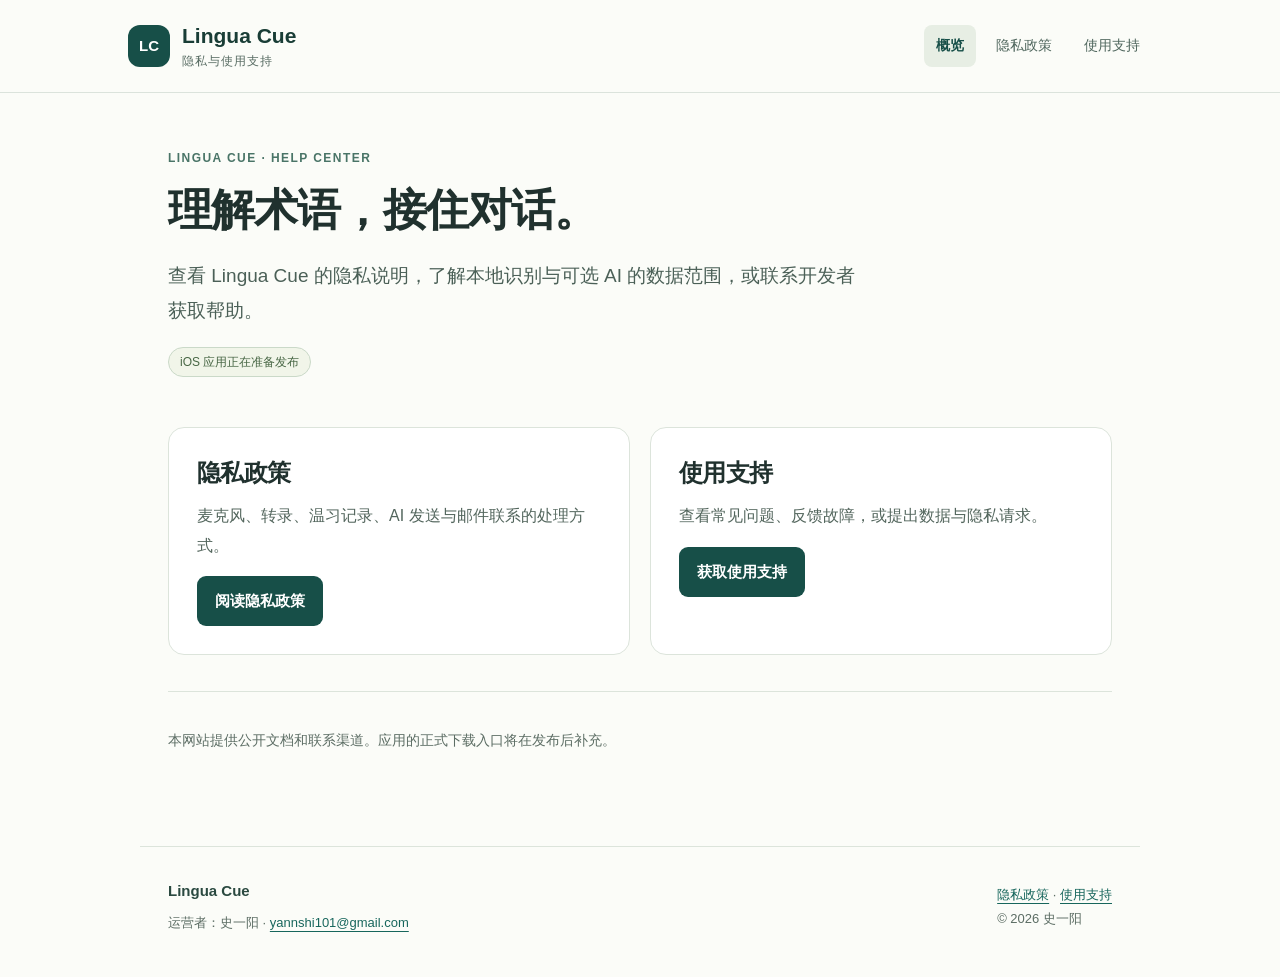
==== index.html @ a0816326 "Publish Lingua Cue privacy policy and support pages" ====
<!doctype html>
<html lang="zh-CN"><head><meta charset="utf-8"><meta name="viewport" content="width=device-width,initial-scale=1">
<title>隐私与使用支持 · Lingua Cue</title><meta name="description" content="Lingua Cue 官方隐私政策与使用支持。">
<meta name="theme-color" content="#174f48"><link rel="canonical" href="https://msfgz.github.io/lingua-cue-support/">
<meta http-equiv="Content-Security-Policy" content="default-src 'none'; style-src 'self'; img-src 'self'; font-src 'none'; script-src 'none'; connect-src 'none'; base-uri 'none'; form-action 'none'">
<link rel="stylesheet" href="./styles.css"></head><body>
<a class="skip" href="#main">跳到正文</a><header class="header"><div class="header-inner">
<a class="brand" href="./" aria-label="Lingua Cue 文档首页"><span class="mark" aria-hidden="true">LC</span><span>Lingua Cue<small>隐私与使用支持</small></span></a>
<nav aria-label="页面导航"><a href="./" aria-current="page">概览</a><a href="./privacy/">隐私政策</a><a href="./support/">使用支持</a></nav></div></header>
<main id="main"><p class="eyebrow">LINGUA CUE · HELP CENTER</p><h1>理解术语，接住对话。</h1>
<p class="lead">查看 Lingua Cue 的隐私说明，了解本地识别与可选 AI 的数据范围，或联系开发者获取帮助。</p>
<span class="pill">iOS 应用正在准备发布</span>
<div class="cards"><section class="card"><h2>隐私政策</h2><p>麦克风、转录、温习记录、AI 发送与邮件联系的处理方式。</p><a class="button" href="privacy/">阅读隐私政策</a></section>
<section class="card"><h2>使用支持</h2><p>查看常见问题、反馈故障，或提出数据与隐私请求。</p><a class="button" href="support/">获取使用支持</a></section></div>
<hr class="rule"><p class="muted">本网站提供公开文档和联系渠道。应用的正式下载入口将在发布后补充。</p></main>
<footer><div><strong>Lingua Cue</strong><p>运营者：史一阳 · <a href="mailto:yannshi101@gmail.com">yannshi101@gmail.com</a></p></div>
<p><a href="./privacy/">隐私政策</a><span aria-hidden="true"> · </span><a href="./support/">使用支持</a><br><span>© 2026 史一阳</span></p></footer>
</body></html>
---- styles.css ----
*{box-sizing:border-box}html{scroll-behavior:smooth;scroll-padding-top:110px}body{margin:0;background:#fbfcf8;color:#20312e;font:17px/1.85 -apple-system,BlinkMacSystemFont,"PingFang SC","Microsoft YaHei",sans-serif}a{color:#17665c;text-underline-offset:4px;overflow-wrap:anywhere}a:hover{color:#103e38}a:focus-visible,summary:focus-visible{outline:3px solid #bc6b24;outline-offset:5px;border-radius:3px}.skip{position:absolute;left:16px;top:-100px;background:white;padding:8px 16px;z-index:3}.skip:focus{top:10px}.header{background:#fbfcf8;border-bottom:1px solid #dbe3dc}.header-inner{max-width:1080px;margin:auto;padding:22px 28px;display:flex;align-items:center;justify-content:space-between;gap:20px}.brand{display:flex;align-items:center;gap:12px;text-decoration:none;color:#193d36;font-size:21px;font-weight:750;line-height:1.35}.brand small{display:block;font-size:12px;color:#586c63;font-weight:500;letter-spacing:.08em;margin-top:3px}.mark{width:42px;height:42px;background:#174f48;color:#fff;border-radius:12px;display:grid;place-items:center;font-size:15px;flex:none}nav{display:flex;gap:8px;flex-wrap:wrap}nav a{text-decoration:none;font-size:14px;padding:8px 12px;border-radius:8px;color:#50675e}nav a[aria-current]{background:#e7eee4;color:#174f48;font-weight:700}main{max-width:1000px;margin:auto;padding:54px 28px 76px}h1,h2,h3{line-height:1.4;letter-spacing:-.025em}h1{font-size:clamp(30px,5vw,44px);margin:10px 0 18px}h2{font-size:24px;margin:0 0 12px}h3{font-size:18px;margin:0 0 8px}p{margin:0 0 16px;overflow-wrap:anywhere}.eyebrow{font-size:12px;letter-spacing:.12em;color:#497467;font-weight:750;margin:0}.lead{font-size:19px;max-width:700px;color:#4b6057}.pill{display:inline-block;font-size:12px;line-height:1.5;border:1px solid #cad9c8;color:#476644;background:#f1f5e9;border-radius:20px;padding:5px 11px;margin:2px 0 20px}.cards{display:grid;grid-template-columns:1fr 1fr;gap:20px;margin-top:30px}.card{padding:28px;border:1px solid #dce4db;background:#fff;border-radius:16px}.card p{color:#53665d;font-size:16px}.card .button,.button{display:inline-block;padding:11px 18px;border-radius:9px;background:#174f48;color:#fff;text-decoration:none;font-size:15px;font-weight:650}.card .button:hover,.button:hover{background:#103e38;color:white}.muted,.date{color:#5c6d64;font-size:14px}.rule{margin:36px 0;border:0;border-top:1px solid #dce4db}.document{max-width:760px}.document section{margin:32px 0}.document h2{font-size:22px}.toc{padding:22px 24px;border:1px solid #dce4db;border-radius:12px;background:#f1f5ee;margin:28px 0 38px}.toc ol{padding-left:22px;margin:8px 0 0;columns:2;column-gap:32px}.toc li{break-inside:avoid;font-size:15px;margin:3px 0}.contact{background:#eaf1e7;border-color:#c9d9c4}.contact .email{display:inline-block;font-size:clamp(18px,4.5vw,25px);font-weight:700;line-height:1.5;margin:0 0 14px}.list{padding-left:23px;margin:12px 0 22px}.list li{margin:7px 0}.faq{margin-top:36px}.faq details{padding:19px 0;border-bottom:1px solid #dce4db}.faq summary{cursor:pointer;font-weight:650;line-height:1.7;padding:4px 0}.faq details p{margin:14px 0 0;color:#4b6057}footer{border-top:1px solid #dce4db;max-width:1000px;margin:auto;padding:30px 28px 36px;display:flex;justify-content:space-between;gap:20px;font-size:13px;color:#5c6d64}footer p{margin:6px 0}footer strong{color:#2a4940;font-size:15px}@media(max-width:600px){.header-inner{padding:18px 20px;align-items:flex-start;flex-direction:column;gap:14px}nav{gap:2px}nav a{padding:7px 10px}main{padding:32px 20px 54px}.cards{grid-template-columns:1fr;gap:14px}.card{padding:23px}.toc ol{columns:1}.document h2{font-size:21px}footer{padding:24px 20px;flex-direction:column;gap:8px}.lead{font-size:17px}}@media(prefers-reduced-motion:reduce){html{scroll-behavior:auto}}
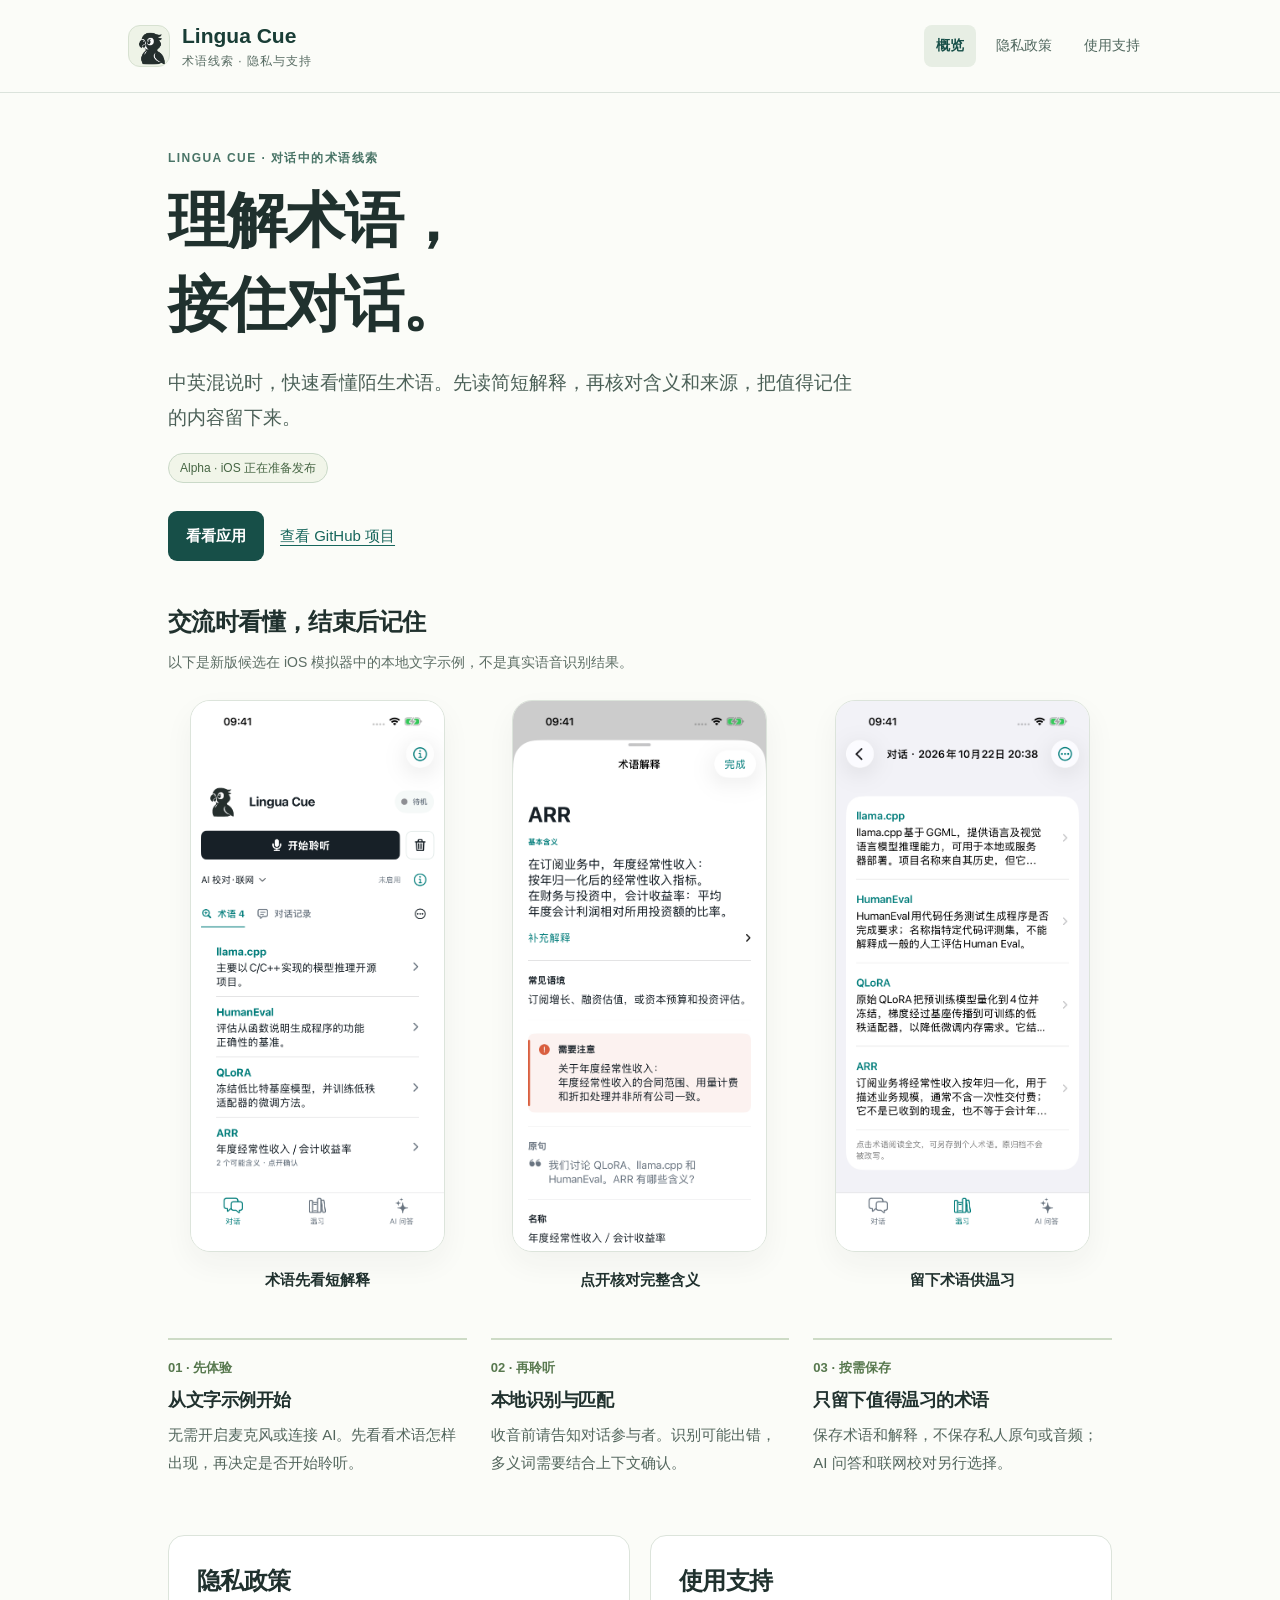
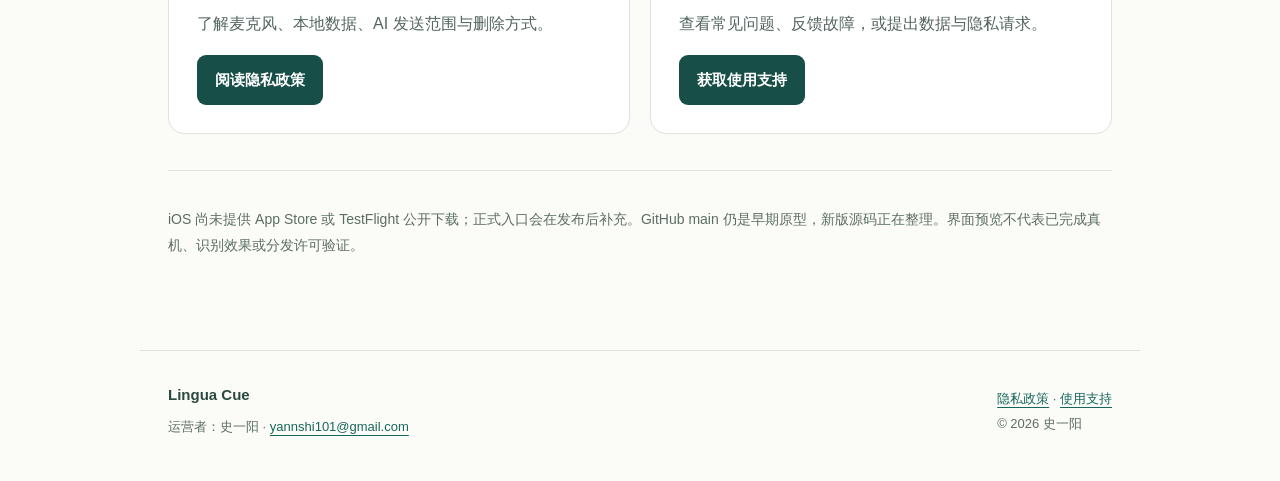
==== commit 75737f39: "Show app preview and improve mobile presentation" ====
--- a/index.html
+++ b/index.html
@@ -1,18 +1,26 @@
 <!doctype html>
 <html lang="zh-CN"><head><meta charset="utf-8"><meta name="viewport" content="width=device-width,initial-scale=1">
-<title>隐私与使用支持 · Lingua Cue</title><meta name="description" content="Lingua Cue 官方隐私政策与使用支持。">
+<title>理解术语，接住对话 · Lingua Cue</title><meta name="description" content="Lingua Cue：对话中的即时术语线索。查看应用预览、隐私政策与使用支持。">
 <meta name="theme-color" content="#174f48"><link rel="canonical" href="https://msfgz.github.io/lingua-cue-support/">
 <meta http-equiv="Content-Security-Policy" content="default-src 'none'; style-src 'self'; img-src 'self'; font-src 'none'; script-src 'none'; connect-src 'none'; base-uri 'none'; form-action 'none'">
 <link rel="stylesheet" href="./styles.css"></head><body>
 <a class="skip" href="#main">跳到正文</a><header class="header"><div class="header-inner">
-<a class="brand" href="./" aria-label="Lingua Cue 文档首页"><span class="mark" aria-hidden="true">LC</span><span>Lingua Cue<small>隐私与使用支持</small></span></a>
+<a class="brand" href="./" aria-label="Lingua Cue 文档首页"><span class="mark" aria-hidden="true"><img src="./assets/parrot.png" alt="" width="44" height="44"></span><span>Lingua Cue<small>术语线索 · 隐私与支持</small></span></a>
 <nav aria-label="页面导航"><a href="./" aria-current="page">概览</a><a href="./privacy/">隐私政策</a><a href="./support/">使用支持</a></nav></div></header>
-<main id="main"><p class="eyebrow">LINGUA CUE · HELP CENTER</p><h1>理解术语，接住对话。</h1>
-<p class="lead">查看 Lingua Cue 的隐私说明，了解本地识别与可选 AI 的数据范围，或联系开发者获取帮助。</p>
-<span class="pill">iOS 应用正在准备发布</span>
-<div class="cards"><section class="card"><h2>隐私政策</h2><p>麦克风、转录、温习记录、AI 发送与邮件联系的处理方式。</p><a class="button" href="privacy/">阅读隐私政策</a></section>
+<main id="main"><section class="hero"><p class="eyebrow">LINGUA CUE · 对话中的术语线索</p><h1>理解术语，<br>接住对话。</h1>
+<p class="lead">中英混说时，快速看懂陌生术语。先读简短解释，再核对含义和来源，把值得记住的内容留下来。</p>
+<span class="pill">Alpha · iOS 正在准备发布</span>
+<div class="actions"><a class="button" href="#preview">看看应用</a><a href="https://github.com/MsFGz/lingua-cue">查看 GitHub 项目</a></div></section>
+<section class="preview" id="preview"><h2>交流时看懂，结束后记住</h2><p class="muted">以下是新版候选在 iOS 模拟器中的本地文字示例，不是真实语音识别结果。</p>
+<p class="muted gallery-hint">左右滑动浏览截图，点开查看原图。</p><div class="shots" tabindex="0" aria-label="应用截图，可横向浏览"><figure><a href="assets/terms.png"><img src="assets/terms.png" width="1206" height="2622" alt="术语列表，显示短释义和多义提示"></a><figcaption>术语先看短解释</figcaption></figure>
+<figure><a href="assets/detail.png"><img src="assets/detail.png" width="1206" height="2622" alt="术语详情，展开完整候选含义与语境"></a><figcaption>点开核对完整含义</figcaption></figure>
+<figure><a href="assets/study.png"><img src="assets/study.png" width="1206" height="2622" alt="温习页面，显示已保存的示例术语"></a><figcaption>留下术语供温习</figcaption></figure></div></section>
+<section aria-label="使用方式"><div class="steps"><div class="step"><span class="number">01 · 先体验</span><h3>从文字示例开始</h3><p>无需开启麦克风或连接 AI。先看看术语怎样出现，再决定是否开始聆听。</p></div>
+<div class="step"><span class="number">02 · 再聆听</span><h3>本地识别与匹配</h3><p>收音前请告知对话参与者。识别可能出错，多义词需要结合上下文确认。</p></div>
+<div class="step"><span class="number">03 · 按需保存</span><h3>只留下值得温习的术语</h3><p>保存术语和解释，不保存私人原句或音频；AI 问答和联网校对另行选择。</p></div></div></section>
+<div class="cards"><section class="card"><h2>隐私政策</h2><p>了解麦克风、本地数据、AI 发送范围与删除方式。</p><a class="button" href="privacy/">阅读隐私政策</a></section>
 <section class="card"><h2>使用支持</h2><p>查看常见问题、反馈故障，或提出数据与隐私请求。</p><a class="button" href="support/">获取使用支持</a></section></div>
-<hr class="rule"><p class="muted">本网站提供公开文档和联系渠道。应用的正式下载入口将在发布后补充。</p></main>
+<hr class="rule"><p class="muted">iOS 尚未提供 App Store 或 TestFlight 公开下载；正式入口会在发布后补充。GitHub main 仍是早期原型，新版源码正在整理。界面预览不代表已完成真机、识别效果或分发许可验证。</p></main>
 <footer><div><strong>Lingua Cue</strong><p>运营者：史一阳 · <a href="mailto:yannshi101@gmail.com">yannshi101@gmail.com</a></p></div>
 <p><a href="./privacy/">隐私政策</a><span aria-hidden="true"> · </span><a href="./support/">使用支持</a><br><span>© 2026 史一阳</span></p></footer>
 </body></html>
--- a/styles.css
+++ b/styles.css
@@ -1 +1,2 @@
 *{box-sizing:border-box}html{scroll-behavior:smooth;scroll-padding-top:110px}body{margin:0;background:#fbfcf8;color:#20312e;font:17px/1.85 -apple-system,BlinkMacSystemFont,"PingFang SC","Microsoft YaHei",sans-serif}a{color:#17665c;text-underline-offset:4px;overflow-wrap:anywhere}a:hover{color:#103e38}a:focus-visible,summary:focus-visible{outline:3px solid #bc6b24;outline-offset:5px;border-radius:3px}.skip{position:absolute;left:16px;top:-100px;background:white;padding:8px 16px;z-index:3}.skip:focus{top:10px}.header{background:#fbfcf8;border-bottom:1px solid #dbe3dc}.header-inner{max-width:1080px;margin:auto;padding:22px 28px;display:flex;align-items:center;justify-content:space-between;gap:20px}.brand{display:flex;align-items:center;gap:12px;text-decoration:none;color:#193d36;font-size:21px;font-weight:750;line-height:1.35}.brand small{display:block;font-size:12px;color:#586c63;font-weight:500;letter-spacing:.08em;margin-top:3px}.mark{width:42px;height:42px;background:#174f48;color:#fff;border-radius:12px;display:grid;place-items:center;font-size:15px;flex:none}nav{display:flex;gap:8px;flex-wrap:wrap}nav a{text-decoration:none;font-size:14px;padding:8px 12px;border-radius:8px;color:#50675e}nav a[aria-current]{background:#e7eee4;color:#174f48;font-weight:700}main{max-width:1000px;margin:auto;padding:54px 28px 76px}h1,h2,h3{line-height:1.4;letter-spacing:-.025em}h1{font-size:clamp(30px,5vw,44px);margin:10px 0 18px}h2{font-size:24px;margin:0 0 12px}h3{font-size:18px;margin:0 0 8px}p{margin:0 0 16px;overflow-wrap:anywhere}.eyebrow{font-size:12px;letter-spacing:.12em;color:#497467;font-weight:750;margin:0}.lead{font-size:19px;max-width:700px;color:#4b6057}.pill{display:inline-block;font-size:12px;line-height:1.5;border:1px solid #cad9c8;color:#476644;background:#f1f5e9;border-radius:20px;padding:5px 11px;margin:2px 0 20px}.cards{display:grid;grid-template-columns:1fr 1fr;gap:20px;margin-top:30px}.card{padding:28px;border:1px solid #dce4db;background:#fff;border-radius:16px}.card p{color:#53665d;font-size:16px}.card .button,.button{display:inline-block;padding:11px 18px;border-radius:9px;background:#174f48;color:#fff;text-decoration:none;font-size:15px;font-weight:650}.card .button:hover,.button:hover{background:#103e38;color:white}.muted,.date{color:#5c6d64;font-size:14px}.rule{margin:36px 0;border:0;border-top:1px solid #dce4db}.document{max-width:760px}.document section{margin:32px 0}.document h2{font-size:22px}.toc{padding:22px 24px;border:1px solid #dce4db;border-radius:12px;background:#f1f5ee;margin:28px 0 38px}.toc ol{padding-left:22px;margin:8px 0 0;columns:2;column-gap:32px}.toc li{break-inside:avoid;font-size:15px;margin:3px 0}.contact{background:#eaf1e7;border-color:#c9d9c4}.contact .email{display:inline-block;font-size:clamp(18px,4.5vw,25px);font-weight:700;line-height:1.5;margin:0 0 14px}.list{padding-left:23px;margin:12px 0 22px}.list li{margin:7px 0}.faq{margin-top:36px}.faq details{padding:19px 0;border-bottom:1px solid #dce4db}.faq summary{cursor:pointer;font-weight:650;line-height:1.7;padding:4px 0}.faq details p{margin:14px 0 0;color:#4b6057}footer{border-top:1px solid #dce4db;max-width:1000px;margin:auto;padding:30px 28px 36px;display:flex;justify-content:space-between;gap:20px;font-size:13px;color:#5c6d64}footer p{margin:6px 0}footer strong{color:#2a4940;font-size:15px}@media(max-width:600px){.header-inner{padding:18px 20px;align-items:flex-start;flex-direction:column;gap:14px}nav{gap:2px}nav a{padding:7px 10px}main{padding:32px 20px 54px}.cards{grid-template-columns:1fr;gap:14px}.card{padding:23px}.toc ol{columns:1}.document h2{font-size:21px}footer{padding:24px 20px;flex-direction:column;gap:8px}.lead{font-size:17px}}@media(prefers-reduced-motion:reduce){html{scroll-behavior:auto}}
+.mark{background:#eef3e7;border:1px solid #d7e1d1}.mark img{object-fit:contain}.gallery-hint{display:none}.shots:focus-visible{outline:3px solid #bc6b24;outline-offset:5px}.hero{max-width:800px}.hero h1{font-size:clamp(34px,6vw,60px)}.actions{display:flex;gap:16px;align-items:center;flex-wrap:wrap;margin:8px 0 32px}.actions a:not(.button){font-size:15px}.preview{margin:44px 0}.shots{display:grid;grid-template-columns:repeat(3,minmax(0,1fr));gap:24px;margin:24px 0}.shots figure{margin:0;text-align:center}.shots img{display:block;width:100%;max-width:255px;height:auto;margin:auto;border:1px solid #dce4db;border-radius:20px;box-shadow:0 12px 30px #20312e0c}.shots figcaption{font-size:15px;font-weight:650;margin-top:14px}.steps{display:grid;grid-template-columns:repeat(3,minmax(0,1fr));gap:24px;margin:28px 0 42px}.step{border-top:2px solid #cddbc6;padding-top:16px}.step p{font-size:15px;color:#53665d}.number{display:block;color:#57784e;font-size:13px;font-weight:700;margin-bottom:8px}@media(max-width:600px){.shots{display:flex;overflow-x:auto;scroll-snap-type:x mandatory;gap:16px;padding-bottom:12px}.shots figure{flex:0 0 min(74vw,245px);scroll-snap-align:start}.shots img{border-radius:16px}.shots figcaption{font-size:14px;line-height:1.5}.gallery-hint{display:block}.steps{grid-template-columns:1fr;gap:18px}.hero h1{font-size:36px}.preview{margin:34px 0}}
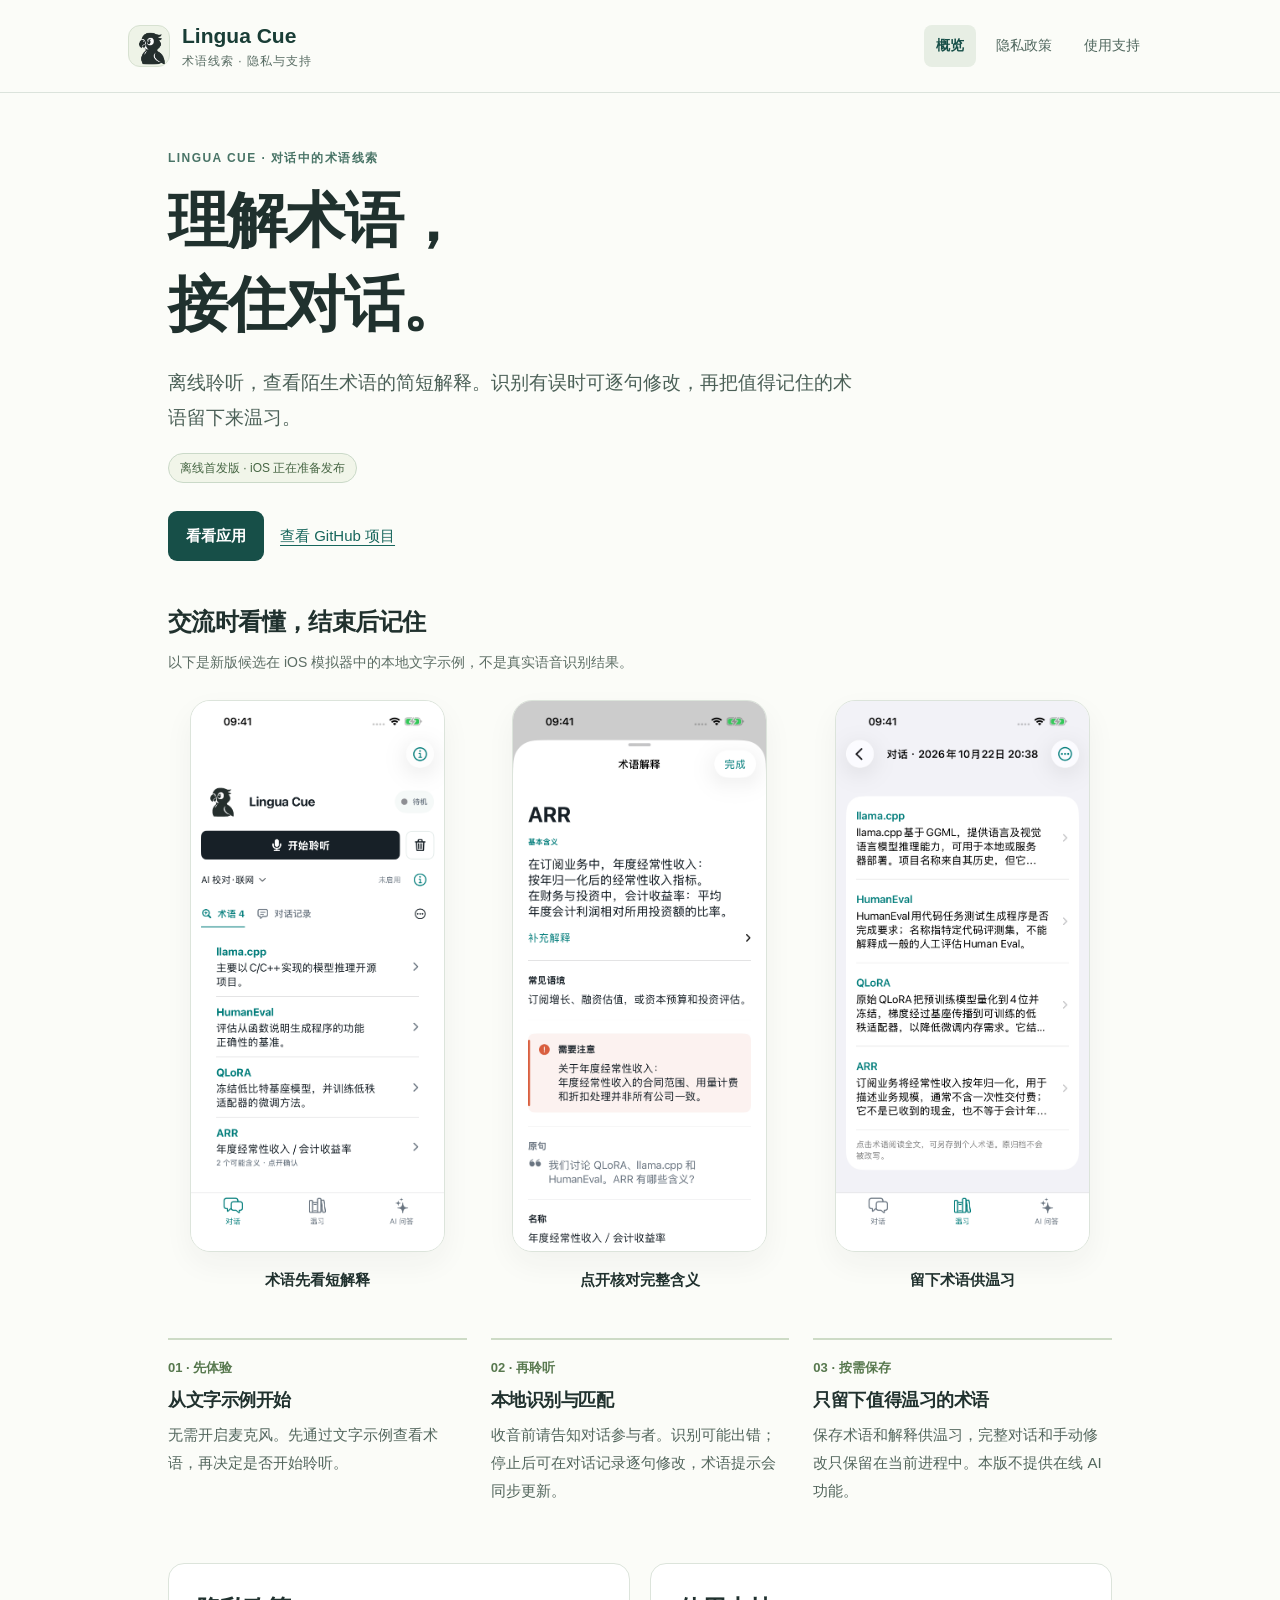
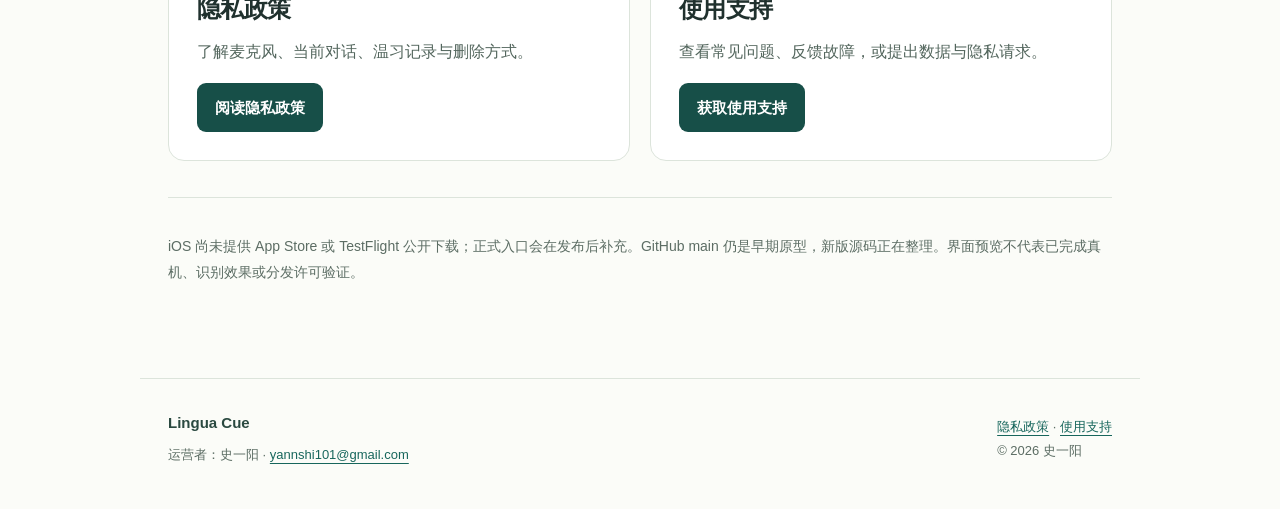
==== commit 994ef591: "Align support pages with the offline first release" ====
--- a/index.html
+++ b/index.html
@@ -8,17 +8,17 @@
 <a class="brand" href="./" aria-label="Lingua Cue 文档首页"><span class="mark" aria-hidden="true"><img src="./assets/parrot.png" alt="" width="44" height="44"></span><span>Lingua Cue<small>术语线索 · 隐私与支持</small></span></a>
 <nav aria-label="页面导航"><a href="./" aria-current="page">概览</a><a href="./privacy/">隐私政策</a><a href="./support/">使用支持</a></nav></div></header>
 <main id="main"><section class="hero"><p class="eyebrow">LINGUA CUE · 对话中的术语线索</p><h1>理解术语，<br>接住对话。</h1>
-<p class="lead">中英混说时，快速看懂陌生术语。先读简短解释，再核对含义和来源，把值得记住的内容留下来。</p>
-<span class="pill">Alpha · iOS 正在准备发布</span>
+<p class="lead">离线聆听，查看陌生术语的简短解释。识别有误时可逐句修改，再把值得记住的术语留下来温习。</p>
+<span class="pill">离线首发版 · iOS 正在准备发布</span>
 <div class="actions"><a class="button" href="#preview">看看应用</a><a href="https://github.com/MsFGz/lingua-cue">查看 GitHub 项目</a></div></section>
 <section class="preview" id="preview"><h2>交流时看懂，结束后记住</h2><p class="muted">以下是新版候选在 iOS 模拟器中的本地文字示例，不是真实语音识别结果。</p>
 <p class="muted gallery-hint">左右滑动浏览截图，点开查看原图。</p><div class="shots" tabindex="0" aria-label="应用截图，可横向浏览"><figure><a href="assets/terms.png"><img src="assets/terms.png" width="1206" height="2622" alt="术语列表，显示短释义和多义提示"></a><figcaption>术语先看短解释</figcaption></figure>
 <figure><a href="assets/detail.png"><img src="assets/detail.png" width="1206" height="2622" alt="术语详情，展开完整候选含义与语境"></a><figcaption>点开核对完整含义</figcaption></figure>
 <figure><a href="assets/study.png"><img src="assets/study.png" width="1206" height="2622" alt="温习页面，显示已保存的示例术语"></a><figcaption>留下术语供温习</figcaption></figure></div></section>
-<section aria-label="使用方式"><div class="steps"><div class="step"><span class="number">01 · 先体验</span><h3>从文字示例开始</h3><p>无需开启麦克风或连接 AI。先看看术语怎样出现，再决定是否开始聆听。</p></div>
-<div class="step"><span class="number">02 · 再聆听</span><h3>本地识别与匹配</h3><p>收音前请告知对话参与者。识别可能出错，多义词需要结合上下文确认。</p></div>
-<div class="step"><span class="number">03 · 按需保存</span><h3>只留下值得温习的术语</h3><p>保存术语和解释，不保存私人原句或音频；AI 问答和联网校对另行选择。</p></div></div></section>
-<div class="cards"><section class="card"><h2>隐私政策</h2><p>了解麦克风、本地数据、AI 发送范围与删除方式。</p><a class="button" href="privacy/">阅读隐私政策</a></section>
+<section aria-label="使用方式"><div class="steps"><div class="step"><span class="number">01 · 先体验</span><h3>从文字示例开始</h3><p>无需开启麦克风。先通过文字示例查看术语，再决定是否开始聆听。</p></div>
+<div class="step"><span class="number">02 · 再聆听</span><h3>本地识别与匹配</h3><p>收音前请告知对话参与者。识别可能出错；停止后可在对话记录逐句修改，术语提示会同步更新。</p></div>
+<div class="step"><span class="number">03 · 按需保存</span><h3>只留下值得温习的术语</h3><p>保存术语和解释供温习，完整对话和手动修改只保留在当前进程中。本版不提供在线 AI 功能。</p></div></div></section>
+<div class="cards"><section class="card"><h2>隐私政策</h2><p>了解麦克风、当前对话、温习记录与删除方式。</p><a class="button" href="privacy/">阅读隐私政策</a></section>
 <section class="card"><h2>使用支持</h2><p>查看常见问题、反馈故障，或提出数据与隐私请求。</p><a class="button" href="support/">获取使用支持</a></section></div>
 <hr class="rule"><p class="muted">iOS 尚未提供 App Store 或 TestFlight 公开下载；正式入口会在发布后补充。GitHub main 仍是早期原型，新版源码正在整理。界面预览不代表已完成真机、识别效果或分发许可验证。</p></main>
 <footer><div><strong>Lingua Cue</strong><p>运营者：史一阳 · <a href="mailto:yannshi101@gmail.com">yannshi101@gmail.com</a></p></div>
